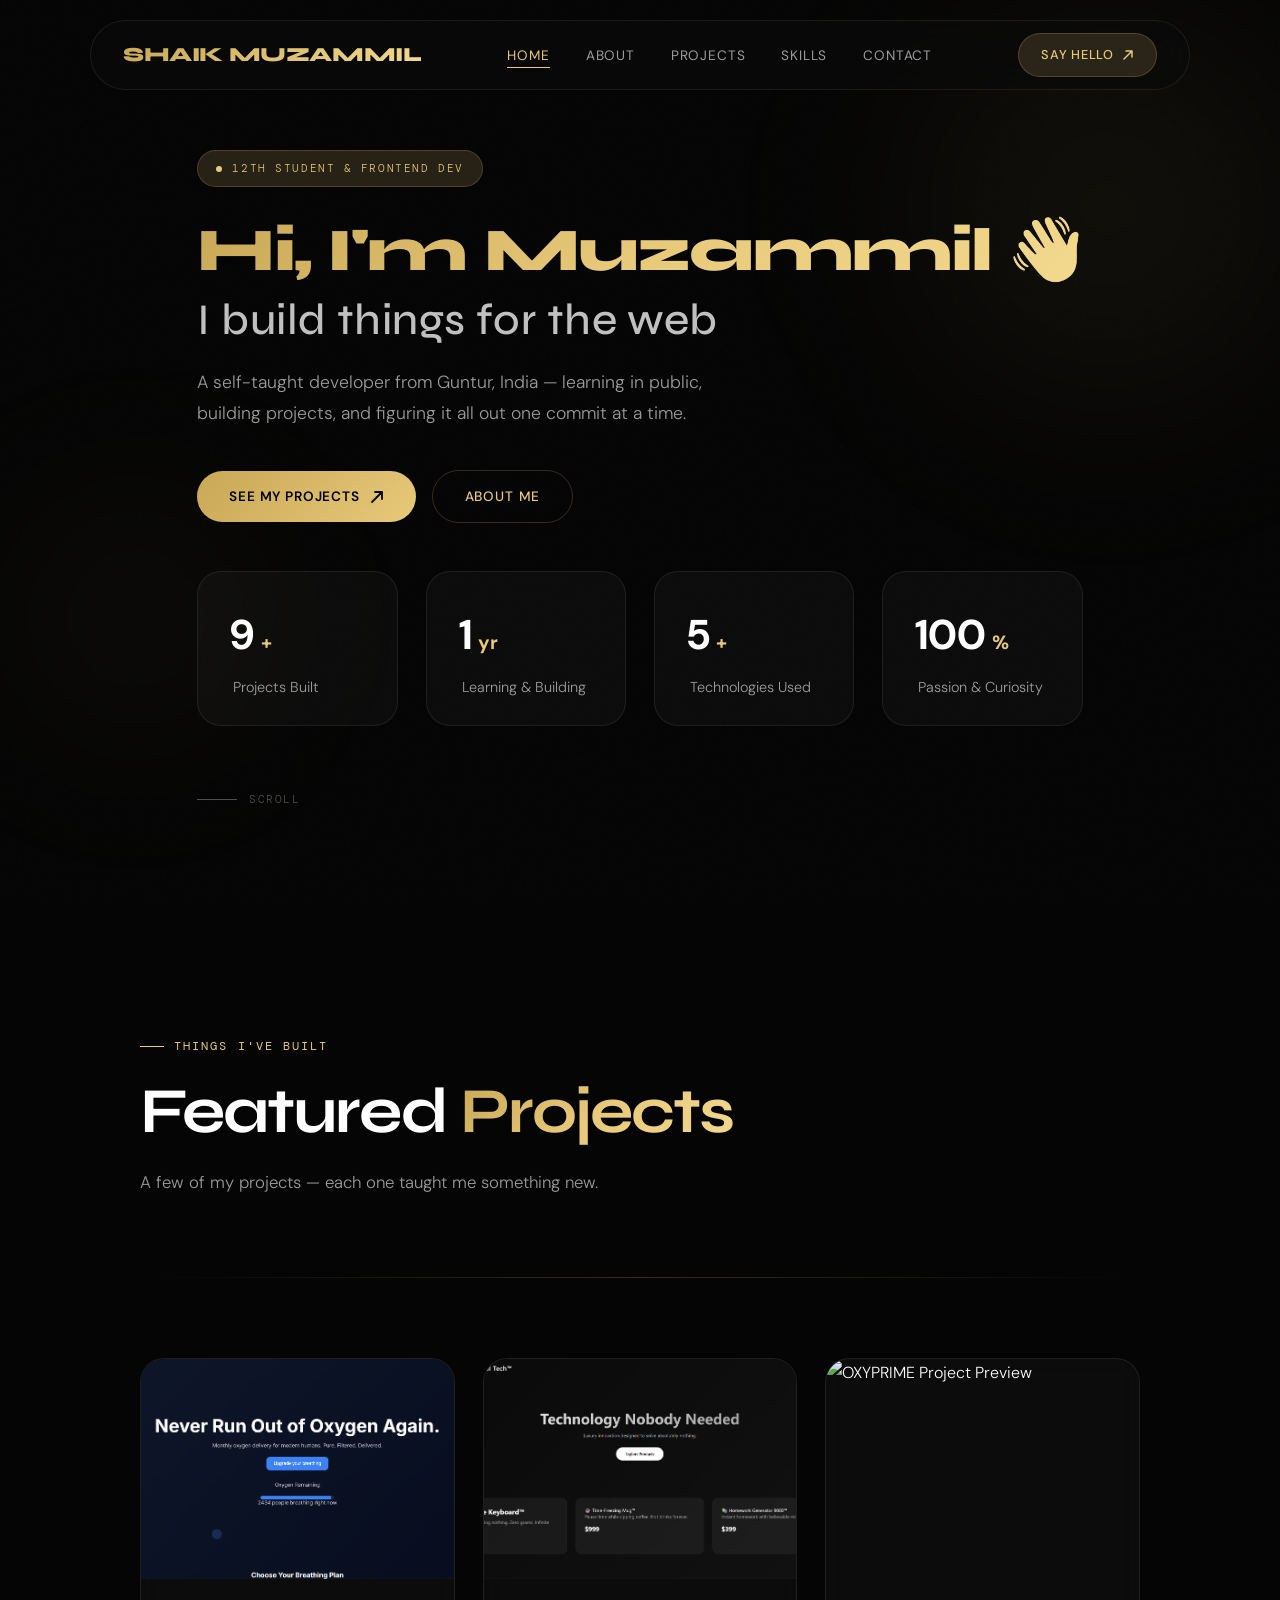
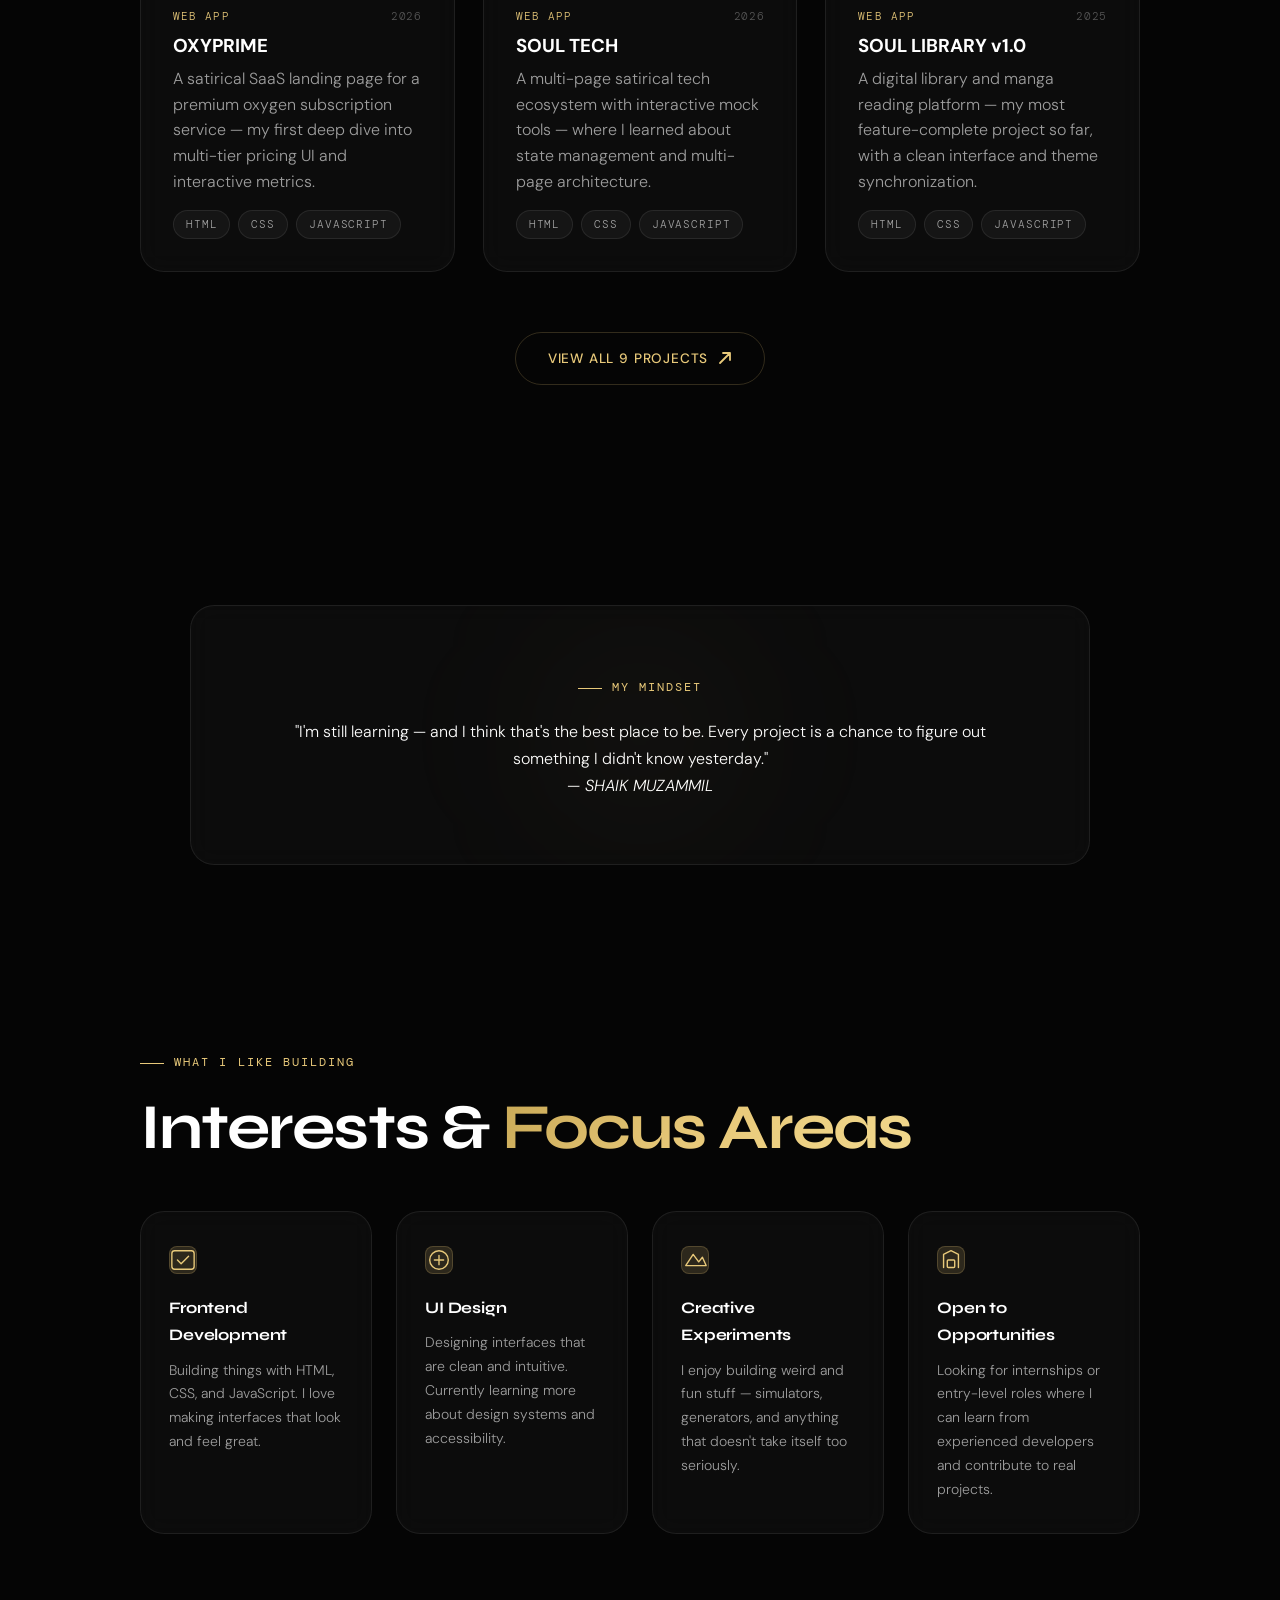
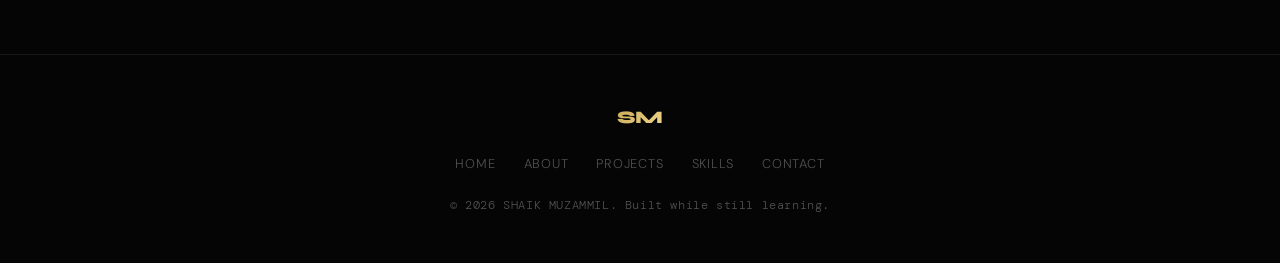
==== index.html @ 3ac833e7 "added all files" ====
<!DOCTYPE html>
<html lang="en">
<head>
  <link rel="icon" type="image/x-icon" href="favicon.png">
  <meta charset="UTF-8" />
  <meta name="viewport" content="width=device-width, initial-scale=1.0" />
  <title>SHAIK MUZAMMIL — Student Developer</title>
  <meta name="description" content="Personal portfolio of SHAIK MUZAMMIL — CS student and frontend developer building cool things on the web." />
  <link rel="stylesheet" href="css/style.css" />
  <link rel="stylesheet" href="css/animations.css" />
  <link rel="stylesheet" href="css/responsive.css" />
</head>
<body>

  <!-- LOADER -->
  <div id="loader">
    <div class="loader-logo">SM</div>
    <div class="loader-bar"></div>
  </div>

  <!-- CUSTOM CURSOR -->
  <div class="cursor"></div>
  <div class="cursor-follower"></div>

  <!-- NAVIGATION -->
  <nav class="nav">
    <a href="index.html" class="nav-logo">SHAIK MUZAMMIL</a>
    <ul class="nav-links">
      <li><a href="index.html" class="active">Home</a></li>
      <li><a href="about.html">About</a></li>
      <li><a href="projects.html">Projects</a></li>
      <li><a href="skills.html">Skills</a></li>
      <li><a href="contact.html">Contact</a></li>
    </ul>
    <a href="contact.html" class="nav-cta">
      <span>Say Hello</span>
      <svg width="12" height="12" viewBox="0 0 12 12" fill="none"><path d="M2 10L10 2M10 2H4M10 2V8" stroke="currentColor" stroke-width="1.5" stroke-linecap="round"/></svg>
    </a>
    <button class="hamburger" aria-label="Menu">
      <span></span><span></span><span></span>
    </button>
  </nav>

  <!-- MOBILE MENU -->
  <div class="mobile-menu">
    <a href="index.html">Home</a>
    <a href="about.html">About</a>
    <a href="projects.html">Projects</a>
    <a href="skills.html">Skills</a>
    <a href="contact.html">Contact</a>
  </div>

  <!-- HERO SECTION -->
  <section class="hero-section">
    <div class="ambient-orb" style="width:600px;height:600px;background:radial-gradient(circle,rgba(232,201,122,0.08),transparent 70%);top:-10%;right:-10%;"></div>
    <div class="ambient-orb" style="width:400px;height:400px;background:radial-gradient(circle,rgba(232,201,122,0.05),transparent 70%);bottom:10%;left:-5%;"></div>

    <div class="container">
      <div class="hero-content">
        <!-- Badge -->
        <div class="hero-badge">
          <span class="badge-dot"></span>
          <span>12th Student &amp; Frontend Dev</span>
        </div>

        <!-- Title -->
        <h1 class="hero-title" style="font-size:clamp(2rem,5vw,3.8rem);letter-spacing:-0.03em;margin-bottom:20px;">
          <span class="text-gold">Hi, I'm Muzammil 👋</span><br/>
          <span style="font-size:0.72em;font-weight:500;opacity:0.75;letter-spacing:0.01em;">I build things for the web</span>
        </h1>

        <!-- Tagline -->
        <p class="hero-tagline">
          A self-taught developer from Guntur, India — learning in public,<br class="br-hide"/>
          building projects, and figuring it all out one commit at a time.
        </p>

        <!-- CTA Buttons -->
        <div class="hero-actions">
          <a href="projects.html" class="btn-primary magnetic">
            <span>See My Projects</span>
            <svg width="14" height="14" viewBox="0 0 14 14" fill="none"><path d="M2 12L12 2M12 2H5M12 2V9" stroke="currentColor" stroke-width="1.8" stroke-linecap="round"/></svg>
          </a>
          <a href="about.html" class="btn-outline magnetic">
            <span>About Me</span>
          </a>
        </div>

        <!-- Stats -->
        <div class="hero-stats">
          <div class="stat-item glass-card">
            <div class="stat-number" data-count="9">
              <span class="stat-value">0</span>
              <span class="stat-suffix">+</span>
            </div>
            <div class="stat-label">Projects Built</div>
          </div>
          <div class="stat-item glass-card">
            <div class="stat-number" data-count="1">
              <span class="stat-value">0</span>
              <span class="stat-suffix">yr</span>
            </div>
            <div class="stat-label">Learning &amp; Building</div>
          </div>
          <div class="stat-item glass-card">
            <div class="stat-number" data-count="5">
              <span class="stat-value">0</span>
              <span class="stat-suffix">+</span>
            </div>
            <div class="stat-label">Technologies Used</div>
          </div>
          <div class="stat-item glass-card">
            <div class="stat-number" data-count="100">
              <span class="stat-value">0</span>
              <span class="stat-suffix">%</span>
            </div>
            <div class="stat-label">Passion &amp; Curiosity</div>
          </div>
        </div>

      </div>

      <!-- Scroll Indicator -->
      <div class="hero-scroll">
        <div class="scroll-line"></div>
        <span>Scroll</span>
      </div>
    </div>
  </section>

  <!-- FEATURED PROJECTS SECTION -->
  <section class="featured-section" style="padding: 120px 0;">
    <div class="container">
      <div class="section-header reveal">
        <div class="section-label">Things I've Built</div>
        <h2 class="section-title">Featured <span class="text-gold">Projects</span></h2>
        <p class="section-subtitle">A few of my projects — each one taught me something new.</p>
      </div>

      <div class="divider"></div>

      <div class="featured-grid">
        <!-- Project 1 -->
        <div class="featured-card glass-card shimmer-card reveal reveal-delay-1">
<div class="project-card-img" style="position:relative;">
  
  <img 
    src="images/oxy.png"
    alt="OXYPRIME Project Preview"
    style="
      width:100%;
      height:220px;
      object-fit:cover;
      border-radius:16px 16px 0 0;
    "
  >

  <div class="project-card-overlay">
              <svg width="60" height="60" viewBox="0 0 60 60" fill="none" opacity="0.3"><rect x="8" y="8" width="44" height="44" rx="8" stroke="#E8C97A" stroke-width="1.5"/><path d="M20 30h20M20 22h12M20 38h16" stroke="#E8C97A" stroke-width="1.5" stroke-linecap="round"/></svg>
            </div>
            <div class="featured-card-overlay">
              <a href="projects.html" class="overlay-link">View Project →</a>
            </div>
          </div>
          <div class="featured-card-body">
            <div class="project-meta">
              <span class="project-category">Web App</span>
              <span class="project-year">2026</span>
            </div>
            <h3 class="project-title">OXYPRIME</h3>
            <p class="project-desc">A satirical SaaS landing page for a premium oxygen subscription service — my first deep dive into multi-tier pricing UI and interactive metrics.</p>
            <div class="tech-tags">
              <span class="tech-tag">HTML</span>
              <span class="tech-tag">CSS</span>
              <span class="tech-tag">JavaScript</span>
            </div>
          </div>
        </div>

        <!-- Project 2 -->
        <div class="featured-card glass-card shimmer-card reveal reveal-delay-2">
<div class="project-card-img" style="position:relative;">
  
  <img 
    src="images/tech.png"
    alt="OXYPRIME Project Preview"
    style="
      width:100%;
      height:220px;
      object-fit:cover;
      border-radius:16px 16px 0 0;
    "
  >

  <div class="project-card-overlay">
              <svg width="60" height="60" viewBox="0 0 60 60" fill="none" opacity="0.3"><circle cx="30" cy="30" r="20" stroke="#E8C97A" stroke-width="1.5"/><path d="M30 10v40M10 30h40" stroke="#E8C97A" stroke-width="1.5"/><circle cx="30" cy="30" r="6" fill="#E8C97A" opacity="0.4"/></svg>
            </div>
            <div class="featured-card-overlay">
              <a href="projects.html" class="overlay-link">View Project →</a>
            </div>
          </div>
          <div class="featured-card-body">
            <div class="project-meta">
              <span class="project-category">Web App</span>
              <span class="project-year">2026</span>
            </div>
            <h3 class="project-title">SOUL TECH</h3>
            <p class="project-desc">A multi-page satirical tech ecosystem with interactive mock tools — where I learned about state management and multi-page architecture.</p>
            <div class="tech-tags">
              <span class="tech-tag">HTML</span>
              <span class="tech-tag">CSS</span>
              <span class="tech-tag">JavaScript</span>
            </div>
          </div>
        </div>

        <!-- Project 3 -->
        <div class="featured-card glass-card shimmer-card reveal reveal-delay-3">
<div class="project-card-img" style="position:relative;">
  
  <img 
    src="images/library v1.png"
    alt="OXYPRIME Project Preview"
    style="
      width:100%;
      height:220px;
      object-fit:cover;
      border-radius:16px 16px 0 0;
    "
  >

  <div class="project-card-overlay">
              <svg width="60" height="60" viewBox="0 0 60 60" fill="none" opacity="0.3"><path d="M10 40L25 20L35 32L42 24L50 40H10Z" stroke="#E8C97A" stroke-width="1.5" stroke-linejoin="round"/><circle cx="42" cy="18" r="5" stroke="#E8C97A" stroke-width="1.5"/></svg>
            </div>
            <div class="featured-card-overlay">
              <a href="projects.html" class="overlay-link">View Project →</a>
            </div>
          </div>
          <div class="featured-card-body">
            <div class="project-meta">
              <span class="project-category">Web App</span>
              <span class="project-year">2025</span>
            </div>
            <h3 class="project-title">SOUL LIBRARY v1.0</h3>
            <p class="project-desc">A digital library and manga reading platform — my most feature-complete project so far, with a clean interface and theme synchronization.</p>
            <div class="tech-tags">
              <span class="tech-tag">HTML</span>
              <span class="tech-tag">CSS</span>
              <span class="tech-tag">JavaScript</span>
            </div>
          </div>
        </div>
      </div>

      <div class="featured-cta reveal" style="text-align:center;margin-top:60px;">
        <a href="projects.html" class="btn-outline">
          <span>View All 9 Projects</span>
          <svg width="14" height="14" viewBox="0 0 14 14" fill="none"><path d="M2 12L12 2M12 2H5M12 2V9" stroke="currentColor" stroke-width="1.8" stroke-linecap="round"/></svg>
        </a>
      </div>
    </div>
  </section>

  <!-- ABOUT STRIP -->
  <section class="philosophy-section" style="padding:100px 0;">
    <div class="container">
      <div class="philosophy-inner glass-card reveal" style="padding:64px;text-align:center;max-width:900px;margin:0 auto;position:relative;overflow:hidden;">
        <div class="ambient-orb" style="width:300px;height:300px;background:radial-gradient(circle,rgba(232,201,122,0.06),transparent 70%);top:50%;left:50%;transform:translate(-50%,-50%);pointer-events:none;"></div>
        <div class="section-label" style="justify-content:center;">My Mindset</div>
        <blockquote class="philosophy-quote">
          "I'm still learning — and I think that's the best place to be. Every project is a chance to figure out something I didn't know yesterday."
        </blockquote>
        <cite class="philosophy-author">— SHAIK MUZAMMIL</cite>
      </div>
    </div>
  </section>

  <!-- WHAT I'M INTO -->
  <section class="services-section" style="padding:80px 0 120px;">
    <div class="container">
      <div class="section-header reveal" style="margin-bottom:48px;">
        <div class="section-label">What I Like Building</div>
        <h2 class="section-title">Interests &amp; <span class="text-gold">Focus Areas</span></h2>
      </div>
      <div class="services-grid">
        <div class="service-card glass-card shimmer-card reveal reveal-delay-1">
          <div class="service-icon">
            <svg width="28" height="28" viewBox="0 0 28 28" fill="none"><rect x="2" y="4" width="24" height="20" rx="3" stroke="currentColor" stroke-width="1.5"/><path d="M8 14l4 4 8-8" stroke="currentColor" stroke-width="1.5" stroke-linecap="round" stroke-linejoin="round"/></svg>
          </div>
          <h3 class="service-title">Frontend Development</h3>
          <p class="service-desc">Building things with HTML, CSS, and JavaScript. I love making interfaces that look and feel great.</p>
        </div>
        <div class="service-card glass-card shimmer-card reveal reveal-delay-2">
          <div class="service-icon">
            <svg width="28" height="28" viewBox="0 0 28 28" fill="none"><circle cx="14" cy="14" r="10" stroke="currentColor" stroke-width="1.5"/><path d="M9 14h10M14 9v10" stroke="currentColor" stroke-width="1.5" stroke-linecap="round"/></svg>
          </div>
          <h3 class="service-title">UI Design</h3>
          <p class="service-desc">Designing interfaces that are clean and intuitive. Currently learning more about design systems and accessibility.</p>
        </div>
        <div class="service-card glass-card shimmer-card reveal reveal-delay-3">
          <div class="service-icon">
            <svg width="28" height="28" viewBox="0 0 28 28" fill="none"><path d="M4 20L12 8l6 8 4-5 4 9H4Z" stroke="currentColor" stroke-width="1.5" stroke-linejoin="round"/></svg>
          </div>
          <h3 class="service-title">Creative Experiments</h3>
          <p class="service-desc">I enjoy building weird and fun stuff — simulators, generators, and anything that doesn't take itself too seriously.</p>
        </div>
        <div class="service-card glass-card shimmer-card reveal reveal-delay-4">
          <div class="service-icon">
            <svg width="28" height="28" viewBox="0 0 28 28" fill="none"><path d="M6 22V8l8-4 8 4v14" stroke="currentColor" stroke-width="1.5" stroke-linecap="round" stroke-linejoin="round"/><rect x="10" y="14" width="8" height="8" rx="1" stroke="currentColor" stroke-width="1.5"/></svg>
          </div>
          <h3 class="service-title">Open to Opportunities</h3>
          <p class="service-desc">Looking for internships or entry-level roles where I can learn from experienced developers and contribute to real projects.</p>
        </div>
      </div>
    </div>
  </section>

  <!-- FOOTER -->
  <footer>
    <div class="container">
      <div class="footer-inner">
        <div class="footer-logo">SM</div>
        <nav class="footer-links">
          <a href="index.html">Home</a>
          <a href="about.html">About</a>
          <a href="projects.html">Projects</a>
          <a href="skills.html">Skills</a>
          <a href="contact.html">Contact</a>
        </nav>
        <p class="footer-copy">© 2026 SHAIK MUZAMMIL. Built while still learning.</p>
      </div>
    </div>
  </footer>

  <!-- BACK TO TOP -->
  <button class="back-to-top" aria-label="Back to top">↑</button>

  <!-- PAGE TRANSITION OVERLAY -->
  <div class="page-transition-overlay"></div>

  <script src="js/main.js"></script>
  <script src="js/navigation.js"></script>
  <script src="js/animations.js"></script>
</body>
</html>
---- css/style.css ----
/* ===== IMPORTS ===== */
@import url('https://fonts.googleapis.com/css2?family=Syne:wght@400;500;600;700;800&family=DM+Sans:ital,opsz,wght@0,9..40,300;0,9..40,400;0,9..40,500;1,9..40,300&family=DM+Mono:wght@300;400;500&display=swap');

/* ===== CSS VARIABLES ===== */
:root {
  --bg-primary: #050505;
  --bg-secondary: #0a0a0a;
  --bg-tertiary: #0f0f0f;
  --gold: #E8C97A;
  --gold-light: #F2D98E;
  --gold-dark: #C8A855;
  --gold-dim: rgba(232, 201, 122, 0.15);
  --gold-glow: rgba(232, 201, 122, 0.4);
  --white: #FFFFFF;
  --white-90: rgba(255,255,255,0.9);
  --white-60: rgba(255,255,255,0.6);
  --white-30: rgba(255,255,255,0.3);
  --white-10: rgba(255,255,255,0.08);
  --white-5: rgba(255,255,255,0.04);
  --glass-bg: rgba(255,255,255,0.03);
  --glass-border: rgba(255,255,255,0.08);
  --glass-border-gold: rgba(232,201,122,0.2);
  --font-display: 'Syne', sans-serif;
  --font-body: 'DM Sans', sans-serif;
  --font-mono: 'DM Mono', monospace;
  --nav-height: 70px;
  --max-width: 1280px;
  --radius-sm: 8px;
  --radius-md: 16px;
  --radius-lg: 24px;
  --radius-xl: 32px;
  --transition: 0.3s cubic-bezier(0.4, 0, 0.2, 1);
  --transition-slow: 0.6s cubic-bezier(0.4, 0, 0.2, 1);
}

/* ===== RESET & BASE ===== */
*, *::before, *::after { margin: 0; padding: 0; box-sizing: border-box; }

html {
  scroll-behavior: smooth;
  font-size: 16px;
  -webkit-font-smoothing: antialiased;
}

body {
  background-color: var(--bg-primary);
  color: var(--white);
  font-family: var(--font-body);
  font-weight: 300;
  line-height: 1.7;
  overflow-x: hidden;
  cursor: none;
}

a { text-decoration: none; color: inherit; }
img { display: block; max-width: 100%; }
button { cursor: none; border: none; background: none; font-family: var(--font-body); }
ul { list-style: none; }

/* ===== CUSTOM CURSOR ===== */
.cursor {
  position: fixed;
  width: 10px;
  height: 10px;
  background: var(--gold);
  border-radius: 50%;
  pointer-events: none;
  z-index: 9999;
  transition: transform 0.1s ease;
  transform: translate(-50%, -50%);
}

.cursor-follower {
  position: fixed;
  width: 36px;
  height: 36px;
  border: 1px solid rgba(232,201,122,0.5);
  border-radius: 50%;
  pointer-events: none;
  z-index: 9998;
  transition: transform 0.15s ease, width 0.3s ease, height 0.3s ease, opacity 0.3s ease;
  transform: translate(-50%, -50%);
}

.cursor-follower.hovering {
  width: 56px;
  height: 56px;
  border-color: var(--gold);
  background: var(--gold-dim);
}

/* ===== NOISE TEXTURE OVERLAY ===== */
body::before {
  content: '';
  position: fixed;
  inset: 0;
  background-image: url("data:image/svg+xml,%3Csvg viewBox='0 0 256 256' xmlns='http://www.w3.org/2000/svg'%3E%3Cfilter id='noise'%3E%3CfeTurbulence type='fractalNoise' baseFrequency='0.9' numOctaves='4' stitchTiles='stitch'/%3E%3C/filter%3E%3Crect width='100%25' height='100%25' filter='url(%23noise)' opacity='0.025'/%3E%3C/svg%3E");
  opacity: 0.4;
  pointer-events: none;
  z-index: 1;
}

/* ===== LOADING SCREEN ===== */
#loader {
  position: fixed;
  inset: 0;
  background: var(--bg-primary);
  z-index: 10000;
  display: flex;
  align-items: center;
  justify-content: center;
  flex-direction: column;
  gap: 32px;
  transition: opacity 0.8s ease, visibility 0.8s ease;
}

#loader.hidden { opacity: 0; visibility: hidden; pointer-events: none; }

.loader-logo {
  font-family: var(--font-display);
  font-size: clamp(2rem, 5vw, 3.5rem);
  font-weight: 800;
  letter-spacing: -0.02em;
  background: linear-gradient(135deg, var(--gold-dark), var(--gold), var(--gold-light));
  -webkit-background-clip: text;
  -webkit-text-fill-color: transparent;
  background-clip: text;
}

.loader-bar {
  width: 200px;
  height: 1px;
  background: var(--white-10);
  position: relative;
  overflow: hidden;
}

.loader-bar::after {
  content: '';
  position: absolute;
  left: -100%;
  top: 0;
  width: 100%;
  height: 100%;
  background: linear-gradient(90deg, transparent, var(--gold), transparent);
  animation: loaderSweep 1.4s ease forwards;
}

@keyframes loaderSweep {
  to { left: 100%; }
}

/* ===== NAVIGATION ===== */
.nav {
  position: fixed;
  top: 20px;
  left: 50%;
  transform: translateX(-50%);
  width: calc(100% - 48px);
  max-width: 1100px;
  height: var(--nav-height);
  display: flex;
  align-items: center;
  justify-content: space-between;
  padding: 0 32px;
  background: rgba(10, 10, 10, 0.7);
  backdrop-filter: blur(24px);
  -webkit-backdrop-filter: blur(24px);
  border: 1px solid var(--glass-border);
  border-radius: 100px;
  z-index: 1000;
  transition: var(--transition);
}

.nav.scrolled {
  background: rgba(5,5,5,0.9);
  border-color: var(--glass-border-gold);
  box-shadow: 0 8px 40px rgba(0,0,0,0.5), 0 0 0 1px rgba(232,201,122,0.05);
}

.nav-logo {
  font-family: var(--font-display);
  font-size: 1.25rem;
  font-weight: 800;
  letter-spacing: -0.02em;
  background: linear-gradient(135deg, var(--gold-dark), var(--gold-light));
  -webkit-background-clip: text;
  -webkit-text-fill-color: transparent;
  background-clip: text;
}

.nav-links {
  display: flex;
  align-items: center;
  gap: 36px;
}

.nav-links a {
  font-size: 0.85rem;
  font-weight: 400;
  color: var(--white-60);
  letter-spacing: 0.06em;
  text-transform: uppercase;
  transition: var(--transition);
  position: relative;
}

.nav-links a::after {
  content: '';
  position: absolute;
  bottom: -4px;
  left: 0;
  width: 0;
  height: 1px;
  background: var(--gold);
  transition: var(--transition);
}

.nav-links a:hover, .nav-links a.active {
  color: var(--gold);
}

.nav-links a:hover::after, .nav-links a.active::after { width: 100%; }

.nav-cta {
  display: flex;
  align-items: center;
  gap: 8px;
  padding: 10px 22px;
  background: var(--gold-dim);
  border: 1px solid var(--glass-border-gold);
  border-radius: 100px;
  font-size: 0.8rem;
  font-weight: 500;
  color: var(--gold) !important;
  letter-spacing: 0.06em;
  text-transform: uppercase;
  transition: var(--transition);
}

.nav-cta:hover {
  background: rgba(232,201,122,0.25) !important;
  box-shadow: 0 0 20px rgba(232,201,122,0.2);
  color: var(--gold) !important;
}

.nav-cta::after { display: none !important; }

.hamburger {
  display: none;
  flex-direction: column;
  gap: 5px;
  cursor: none;
  padding: 4px;
}

.hamburger span {
  display: block;
  width: 22px;
  height: 1.5px;
  background: var(--white-60);
  transition: var(--transition);
}

.hamburger.open span:nth-child(1) { transform: translateY(6.5px) rotate(45deg); }
.hamburger.open span:nth-child(2) { opacity: 0; transform: scaleX(0); }
.hamburger.open span:nth-child(3) { transform: translateY(-6.5px) rotate(-45deg); }

.mobile-menu {
  display: none;
  position: fixed;
  inset: 0;
  background: rgba(5,5,5,0.97);
  backdrop-filter: blur(32px);
  z-index: 999;
  align-items: center;
  justify-content: center;
  flex-direction: column;
  gap: 36px;
}

.mobile-menu.open { display: flex; }

.mobile-menu a {
  font-family: var(--font-display);
  font-size: clamp(2rem, 6vw, 3.5rem);
  font-weight: 700;
  color: var(--white-60);
  letter-spacing: -0.02em;
  transition: var(--transition);
}

.mobile-menu a:hover { color: var(--gold); }

/* ===== SECTION BASE ===== */
section, .page-section { position: relative; z-index: 2; }

.container {
  max-width: var(--max-width);
  margin: 0 auto;
  padding: 0 50px;
}

.section-label {
  display: inline-flex;
  align-items: center;
  gap: 10px;
  font-family: var(--font-mono);
  font-size: 0.72rem;
  font-weight: 400;
  color: var(--gold);
  letter-spacing: 0.18em;
  text-transform: uppercase;
  margin-bottom: 20px;
}

.section-label::before {
  content: '';
  display: block;
  width: 24px;
  height: 1px;
  background: var(--gold);
}

.section-title {
  font-family: var(--font-display);
  font-size: clamp(2.4rem, 5vw, 4rem);
  font-weight: 700;
  line-height: 1.1;
  letter-spacing: -0.03em;
  color: var(--white);
  margin-bottom: 20px;
}

.section-subtitle {
  font-size: 1.05rem;
  color: var(--white-60);
  font-weight: 300;
  max-width: 520px;
  line-height: 1.8;
}

/* ===== GLASS CARD ===== */
.glass-card {
  background: var(--glass-bg);
  border: 1px solid var(--glass-border);
  border-radius: var(--radius-lg);
  backdrop-filter: blur(12px);
  -webkit-backdrop-filter: blur(12px);
  transition: var(--transition);
}

.glass-card:hover {
  border-color: var(--glass-border-gold);
  box-shadow: 0 8px 40px rgba(0,0,0,0.4), 0 0 0 1px rgba(232,201,122,0.05), inset 0 1px 0 rgba(255,255,255,0.05);
}

/* ===== BUTTONS ===== */
.btn-primary {
  display: inline-flex;
  align-items: center;
  gap: 10px;
  padding: 14px 32px;
  background: linear-gradient(135deg, var(--gold-dark), var(--gold));
  border-radius: 100px;
  font-size: 0.85rem;
  font-weight: 600;
  color: #000;
  letter-spacing: 0.06em;
  text-transform: uppercase;
  transition: var(--transition);
  position: relative;
  overflow: hidden;
}

.btn-primary::before {
  content: '';
  position: absolute;
  inset: 0;
  background: linear-gradient(135deg, var(--gold), var(--gold-light));
  opacity: 0;
  transition: var(--transition);
}

.btn-primary:hover { transform: translateY(-2px); box-shadow: 0 12px 32px rgba(232,201,122,0.35); }
.btn-primary:hover::before { opacity: 1; }
.btn-primary span { position: relative; z-index: 1; }

.btn-outline {
  display: inline-flex;
  align-items: center;
  gap: 10px;
  padding: 14px 32px;
  border: 1px solid var(--glass-border-gold);
  border-radius: 100px;
  font-size: 0.85rem;
  font-weight: 500;
  color: var(--gold);
  letter-spacing: 0.06em;
  text-transform: uppercase;
  transition: var(--transition);
  background: transparent;
}

.btn-outline:hover {
  background: var(--gold-dim);
  box-shadow: 0 0 24px rgba(232,201,122,0.15);
  transform: translateY(-2px);
}

/* ===== GOLD TEXT ===== */
.text-gold {
  background: linear-gradient(135deg, var(--gold-dark), var(--gold), var(--gold-light));
  -webkit-background-clip: text;
  -webkit-text-fill-color: transparent;
  background-clip: text;
}

/* ===== DIVIDER ===== */
.divider {
  width: 100%;
  height: 1px;
  background: linear-gradient(90deg, transparent, var(--glass-border-gold), transparent);
  margin: 80px 0;
}

/* ===== PAGE HERO ===== */
.page-hero {
  padding-top: calc(var(--nav-height) + 100px);
  padding-bottom: 80px;
  text-align: center;
}

/* ===== BACK TO TOP ===== */
.back-to-top {
  position: fixed;
  bottom: 36px;
  right: 36px;
  width: 44px;
  height: 44px;
  display: flex;
  align-items: center;
  justify-content: center;
  background: var(--gold-dim);
  border: 1px solid var(--glass-border-gold);
  border-radius: 50%;
  color: var(--gold);
  font-size: 1.2rem;
  z-index: 100;
  opacity: 0;
  visibility: hidden;
  transform: translateY(12px);
  transition: var(--transition);
}

.back-to-top.visible {
  opacity: 1;
  visibility: visible;
  transform: translateY(0);
}

.back-to-top:hover {
  background: rgba(232,201,122,0.2);
  box-shadow: 0 0 24px rgba(232,201,122,0.25);
}

/* ===== FOOTER ===== */
footer {
  position: relative;
  z-index: 2;
  padding: 48px 0;
  border-top: 1px solid var(--glass-border);
  text-align: center;
}

.footer-inner {
  display: flex;
  flex-direction: column;
  align-items: center;
  gap: 20px;
}

.footer-logo {
  font-family: var(--font-display);
  font-size: 1.1rem;
  font-weight: 800;
  letter-spacing: -0.02em;
  background: linear-gradient(135deg, var(--gold-dark), var(--gold-light));
  -webkit-background-clip: text;
  -webkit-text-fill-color: transparent;
  background-clip: text;
}

.footer-links {
  display: flex;
  gap: 28px;
}

.footer-links a {
  font-size: 0.8rem;
  color: var(--white-30);
  letter-spacing: 0.06em;
  text-transform: uppercase;
  transition: var(--transition);
}

.footer-links a:hover { color: var(--gold); }

.footer-copy {
  font-family: var(--font-mono);
  font-size: 0.75rem;
  color: var(--white-30);
  letter-spacing: 0.05em;
}

/* ===== SCROLL REVEAL ===== */
.reveal {
  opacity: 0;
  transform: translateY(32px);
  transition: opacity 0.7s ease, transform 0.7s ease;
}

.reveal.visible {
  opacity: 1;
  transform: translateY(0);
}

.reveal-delay-1 { transition-delay: 0.1s; }
.reveal-delay-2 { transition-delay: 0.2s; }
.reveal-delay-3 { transition-delay: 0.3s; }
.reveal-delay-4 { transition-delay: 0.4s; }
.reveal-delay-5 { transition-delay: 0.5s; }

/* ===== AMBIENT GLOW BG ===== */
.ambient-orb {
  position: absolute;
  border-radius: 50%;
  filter: blur(80px);
  pointer-events: none;
  z-index: 0;
}

.stat-number {
  display: flex;
  justify-content: center;
  align-items: baseline;
  gap: 4px;
}

.stat-value {
  font-size: 2.6rem;
  font-weight: 700;
}

.stat-suffix {
  font-size: 1.2rem;
  color: var(--gold);
}

.hero-stats {
  display: grid;
  grid-template-columns: repeat(4, 1fr);
  gap: 24px;
  margin-top: 40px;
}

.stat-item {
  padding: 28px 32px;   /* bigger breathing room */
  border-radius: var(--radius-lg);

  display: flex;
  flex-direction: column;
  justify-content: center;
  align-items: flex-start; /* left-align text */

  min-height: 110px; /* prevents cramped height */
}

.stat-label {
  margin-top: 6px;
  font-size: 0.9rem;
  color: var(--white-60);

  line-height: 1.4;
  text-align: left;

  padding-left: 3px; /* keeps text away from curve */
}

.stat-number {
  display: flex;
  align-items: baseline;
  justify-content: flex-start; /* align with label */

  gap: 6px;

  font-size: 2.6rem;
  font-weight: 700;
}

.hero-stats {
  display: grid;
  grid-template-columns: repeat(4, 1fr);

  gap: 28px;
  margin-top: 48px;
}

.stat-item:hover {
  border-color: var(--glass-border-gold);

  transform: translateY(-3px);

  box-shadow:
    0 12px 32px rgba(0,0,0,0.4),
    0 0 0 1px rgba(232,201,122,0.08);
}

/* ===== SERVICES GRID ===== */
.services-grid {
  display: grid;
  grid-template-columns: repeat(4, 1fr);
  gap: 24px;
}

.service-card {
  padding: 32px 28px;
  border-radius: var(--radius-lg);
  transition: var(--transition);
}

.service-card:hover {
  transform: translateY(-4px);
  border-color: var(--glass-border-gold);
  box-shadow: 0 16px 40px rgba(0,0,0,0.3), 0 0 0 1px rgba(232,201,122,0.06);
}

.service-icon {
  width: 48px;
  height: 48px;
  display: flex;
  align-items: center;
  justify-content: center;
  background: var(--gold-dim);
  border: 1px solid var(--glass-border-gold);
  border-radius: var(--radius-sm);
  color: var(--gold);
  margin-bottom: 20px;
}

.service-title {
  font-family: var(--font-display);
  font-size: 1rem;
  font-weight: 700;
  letter-spacing: -0.01em;
  color: var(--white);
  margin-bottom: 10px;
}

.service-desc {
  font-size: 0.875rem;
  color: var(--white-60);
  line-height: 1.7;
}

/* ===== ABOUT GRID ===== */
.about-grid {
  display: grid;
  grid-template-columns: 420px 1fr;
  gap: 80px;
  align-items: start;
}

.about-stats {
  display: grid;
  grid-template-columns: repeat(2, 1fr);
  gap: 16px;
  margin-top: 24px;
}

.about-stat-card {
  padding: 20px 24px;
  border-radius: var(--radius-md);
  text-align: center;
}

.about-stat-num {
  font-family: var(--font-display);
  font-size: 2rem;
  font-weight: 800;
  letter-spacing: -0.04em;
  line-height: 1;
  margin-bottom: 6px;
}

.about-stat-label {
  font-family: var(--font-mono);
  font-size: 0.68rem;
  color: var(--white-30);
  letter-spacing: 0.1em;
  text-transform: uppercase;
}

.bio-paragraphs p {
  color: var(--white-60);
  font-size: 1rem;
  line-height: 1.85;
  margin-bottom: 20px;
}

.bio-paragraphs p:last-child { margin-bottom: 0; }

/* ===== VALUES GRID ===== */
.values-grid {
  display: grid;
  grid-template-columns: repeat(3, 1fr);
  gap: 24px;
}

.value-card {
  padding: 40px 36px;
  border-radius: var(--radius-lg);
}

.value-number {
  font-family: var(--font-display);
  font-size: 3rem;
  font-weight: 800;
  letter-spacing: -0.04em;
  line-height: 1;
  margin-bottom: 20px;
  opacity: 0.6;
}

.value-title {
  font-family: var(--font-display);
  font-size: 1.1rem;
  font-weight: 700;
  letter-spacing: -0.02em;
  color: var(--white);
  margin-bottom: 12px;
}

.value-desc {
  font-size: 0.9rem;
  color: var(--white-60);
  line-height: 1.75;
}

/* ===== FEATURED GRID ===== */
.featured-grid {
  display: grid;
  grid-template-columns: repeat(3, 1fr);
  gap: 28px;
}

.featured-card {
  border-radius: var(--radius-lg);
  overflow: hidden;
  transition: var(--transition);
}

.featured-card:hover {
  transform: translateY(-6px);
  box-shadow: 0 24px 60px rgba(0,0,0,0.5), 0 0 0 1px rgba(232,201,122,0.1);
}

.featured-card-overlay {
  position: absolute;
  inset: 0;
  background: linear-gradient(to bottom, transparent 40%, rgba(5,5,5,0.9));
  opacity: 0;
  transition: opacity 0.4s ease;
  display: flex;
  align-items: flex-end;
  padding: 24px 28px;
}

.featured-card:hover .featured-card-overlay { opacity: 1; }

.overlay-link {
  color: var(--gold);
  font-size: 0.9rem;
  font-weight: 500;
  letter-spacing: 0.04em;
  transition: var(--transition);
}

.overlay-link:hover { opacity: 0.8; }

/* ===== PROJECT CARDS ===== */
.projects-grid {
  display: grid;
  grid-template-columns: repeat(3, 1fr);
  gap: 28px;
}

.project-card {
  border-radius: var(--radius-lg);
  overflow: hidden;
}

.project-card-img {
  position: relative;
}

/* ===== FILTER BAR ===== */
.filter-btn {
  padding: 10px 22px;
  border-radius: 100px;
  border: 1px solid var(--glass-border);
  background: transparent;
  color: var(--white-60);
  font-family: var(--font-mono);
  font-size: 0.75rem;
  letter-spacing: 0.1em;
  text-transform: uppercase;
  cursor: none;
}

.filter-btn:hover,
.filter-btn.active {
  background: var(--gold-dim);
  border-color: var(--glass-border-gold);
  color: var(--gold);
}

/* ===== TECH TAGS ===== */
.tech-tags {
  display: flex;
  flex-wrap: wrap;
  gap: 8px;
  margin-top: 14px;
}

.tech-tag {
  padding: 4px 12px;
  background: var(--white-5);
  border: 1px solid var(--glass-border);
  border-radius: 100px;
  font-family: var(--font-mono);
  font-size: 0.68rem;
  color: var(--white-60);
  letter-spacing: 0.08em;
  text-transform: uppercase;
}

/* ===== PROJECT META ===== */
.project-category {
  font-family: var(--font-mono);
  font-size: 0.68rem;
  color: var(--gold);
  letter-spacing: 0.1em;
  text-transform: uppercase;
}

.project-year {
  font-family: var(--font-mono);
  font-size: 0.68rem;
  color: var(--white-30);
  letter-spacing: 0.06em;
}

/* ===== TIMELINE ===== */
.timeline-list {
  position: relative;
  display: flex;
  flex-direction: column;
  gap: 40px;
  padding-left: 32px;
}

.timeline-line {
  position: absolute;
  left: calc(50% - 1px);
  top: 0;
  bottom: 0;
  width: 1px;
  background: linear-gradient(to bottom, transparent, var(--glass-border-gold), transparent);
}

.timeline-dot {
  position: absolute;
  left: -9px;
  top: 32px;
  width: 18px;
  height: 18px;
  border-radius: 50%;
  background: var(--gold-dim);
  border: 2px solid var(--gold);
  z-index: 1;
}

.timeline-content {
  padding: 28px 32px;
  border-radius: var(--radius-lg);
  margin-left: 24px;
}

.timeline-year {
  font-family: var(--font-mono);
  font-size: 0.72rem;
  color: var(--gold);
  letter-spacing: 0.12em;
  margin-bottom: 8px;
}

.timeline-role {
  font-family: var(--font-display);
  font-size: 1.15rem;
  font-weight: 700;
  letter-spacing: -0.02em;
  color: var(--white);
  margin-bottom: 4px;
}

.timeline-company {
  font-size: 0.85rem;
  color: var(--white-30);
  margin-bottom: 14px;
}

.timeline-desc {
  font-size: 0.9rem;
  color: var(--white-60);
  line-height: 1.7;
  margin-bottom: 16px;
}

/* ===== SECTION HEADER ===== */
.section-header { margin-bottom: 60px; }

/* ===== OVERLAY BUTTONS (projects page) ===== */
.overlay-btn {
  padding: 8px 18px;
  background: rgba(232,201,122,0.15);
  border: 1px solid rgba(232,201,122,0.3);
  border-radius: 100px;
  color: var(--gold);
  font-size: 0.78rem;
  font-weight: 500;
  letter-spacing: 0.06em;
  transition: var(--transition);
}

.overlay-btn:hover {
  background: rgba(232,201,122,0.25);
}

.overlay-btn-ghost {
  background: transparent;
  border-color: rgba(255,255,255,0.15);
  color: var(--white-60);
}

.overlay-btn-ghost:hover {
  background: rgba(255,255,255,0.08);
  color: var(--white);
}

/* ===== HERO SECTION ===== */
.hero-section {
  min-height: 100vh;
  display: flex;
  flex-direction: column;
  justify-content: center;
  padding-top: calc(var(--nav-height) + 80px);
  padding-bottom: 100px;
  position: relative;
  overflow: hidden;
}

.hero-content { position: relative; z-index: 2; }

.hero-badge {
  display: inline-flex;
  align-items: center;
  gap: 10px;
  padding: 8px 18px;
  background: var(--gold-dim);
  border: 1px solid var(--glass-border-gold);
  border-radius: 100px;
  font-family: var(--font-mono);
  font-size: 0.7rem;
  color: var(--gold);
  letter-spacing: 0.14em;
  text-transform: uppercase;
  margin-bottom: 32px;
}

.badge-dot {
  width: 6px;
  height: 6px;
  border-radius: 50%;
  background: var(--gold);
  animation: glowPulse 2s ease infinite;
}

.hero-title {
  font-family: var(--font-display);
  font-size: clamp(3.5rem, 8vw, 6.5rem);
  font-weight: 800;
  line-height: 1.05;
  letter-spacing: -0.04em;
  color: var(--white);
  margin-bottom: 28px;
}

.hero-tagline {
  font-size: 1.1rem;
  color: var(--white-60);
  font-weight: 300;
  line-height: 1.8;
  margin-bottom: 40px;
  max-width: 560px;
}

.hero-actions {
  display: flex;
  gap: 16px;
  align-items: center;
  flex-wrap: wrap;
}

.hero-scroll {
  display: flex;
  align-items: center;
  gap: 12px;
  margin-top: 64px;
  font-family: var(--font-mono);
  font-size: 0.68rem;
  color: var(--white-30);
  letter-spacing: 0.14em;
  text-transform: uppercase;
}

.scroll-line {
  width: 40px;
  height: 1px;
  background: var(--white-30);
}

.br-hide { display: inline; }

@media (max-width: 768px) {
  .br-hide { display: none; }
  .services-grid { grid-template-columns: repeat(2, 1fr); }
  .values-grid { grid-template-columns: 1fr; }
  .featured-grid { grid-template-columns: 1fr; }
  .about-grid { grid-template-columns: 1fr; }
}

@media (max-width: 480px) {
  .services-grid { grid-template-columns: 1fr; }
}

/* ===== SERVICES CARD FIX (SAFE VERSION) ===== */

.service-item {
  display: flex;
  align-items: flex-start;
  gap: 20px;

  padding: 28px 32px;

  border-radius: var(--radius-lg);

  position: relative;
}

/* ICON */
.service-item svg,
.service-icon {
  flex-shrink: 0;

  width: 28px;
  height: 28px;

  margin-top: 2px;
}

/* TEXT BLOCK */
.service-item h3 {
  margin-bottom: 6px;

  font-size: 1.05rem;
}

.service-item p {
  line-height: 1.6;

  color: var(--white-60);
}

/* ===== FEATURED PROJECT FIX ===== */

.featured-card-body {
  padding: 28px 32px;
}

.project-meta {
  margin-bottom: 10px;
}

.project-title {
  margin-bottom: 10px;

  line-height: 1.3;
}

.project-desc {
  margin-top: 6px;

  line-height: 1.6;

  color: var(--white-60);
}

/* ===== PROJECT CARD FIX ===== */

.project-card-body {
  padding: 24px 28px 28px;
}

.project-meta {
  display: flex;
  justify-content: space-between;

  margin-bottom: 10px;
}

.project-title {
  margin-bottom: 10px;
}

.project-desc {
  margin-bottom: 16px;

  line-height: 1.6;
}

/* ===== UNIVERSAL GLASS SAFETY ===== */

.glass-card {
  border-radius: var(--radius-lg);
  overflow: hidden;
}

/* ===== FEATURED PROJECT TEXT FIX ===== */

.featured-card-body {
  padding: 28px 32px 32px;
}

.project-meta {
  margin-bottom: 8px;

  display: flex;
  justify-content: space-between;
}

.project-title {
  margin-bottom: 8px;

  line-height: 1.3;
}

.project-desc {
  margin-top: 6px;

  line-height: 1.6;
}

.featured-card-overlay {
  padding: 24px 28px;
}

.overlay-link {
  font-size: 0.9rem;

  letter-spacing: 0.04em;
}
---- css/animations.css ----
/* ===== HERO ENTRANCE ===== */
@keyframes heroFadeUp {
  from { opacity: 0; transform: translateY(40px); }
  to   { opacity: 1; transform: translateY(0); }
}

@keyframes heroFadeIn {
  from { opacity: 0; }
  to   { opacity: 1; }
}

@keyframes glowPulse {
  0%, 100% { opacity: 0.5; transform: scale(1); }
  50%       { opacity: 0.8; transform: scale(1.08); }
}

@keyframes scrollBounce {
  0%, 100% { transform: translateY(0); }
  50%       { transform: translateY(8px); }
}

@keyframes borderGlow {
  0%, 100% { box-shadow: 0 0 0 rgba(232,201,122,0); border-color: rgba(232,201,122,0.15); }
  50%       { box-shadow: 0 0 20px rgba(232,201,122,0.15); border-color: rgba(232,201,122,0.35); }
}

@keyframes shimmer {
  0%   { background-position: -200% center; }
  100% { background-position: 200% center; }
}

@keyframes float {
  0%, 100% { transform: translateY(0px); }
  50%       { transform: translateY(-12px); }
}

@keyframes rotateGlow {
  from { transform: rotate(0deg); }
  to   { transform: rotate(360deg); }
}

@keyframes typewriter {
  from { width: 0; }
  to   { width: 100%; }
}

@keyframes blink {
  0%, 100% { opacity: 1; }
  50%       { opacity: 0; }
}

@keyframes countUp {
  from { opacity: 0; transform: translateY(20px); }
  to   { opacity: 1; transform: translateY(0); }
}

/* ===== HERO CONTENT ===== */
.hero-content > * { animation: heroFadeUp 0.9s ease both; }
.hero-content .hero-badge      { animation-delay: 0.2s; }
.hero-content .hero-title      { animation-delay: 0.4s; }
.hero-content .hero-tagline    { animation-delay: 0.6s; }
.hero-content .hero-actions    { animation-delay: 0.8s; }
.hero-content .hero-stats      { animation-delay: 1.0s; }

.hero-scroll { animation: scrollBounce 2s ease infinite; }

.ambient-orb { animation: glowPulse 6s ease infinite; }
.ambient-orb:nth-child(2) { animation-delay: 3s; }

/* ===== FLOATING ELEMENTS ===== */
.float-element { animation: float 6s ease-in-out infinite; }
.float-element:nth-child(2) { animation-delay: 2s; }
.float-element:nth-child(3) { animation-delay: 4s; }

/* ===== SKILL BAR ===== */
.skill-bar-fill {
  width: 0;
  transition: width 1.2s cubic-bezier(0.4, 0, 0.2, 1);
}

.skill-bar-fill.animate { width: var(--skill-width); }

/* ===== PROJECT CARD ===== */
.project-card {
  transition: transform 0.4s cubic-bezier(0.4, 0, 0.2, 1),
              box-shadow 0.4s ease,
              border-color 0.4s ease;
}

.project-card:hover {
  transform: translateY(-8px);
  box-shadow: 0 24px 60px rgba(0,0,0,0.5), 0 0 0 1px rgba(232,201,122,0.1);
}

.project-card-img {
  overflow: hidden;
  border-radius: var(--radius-md) var(--radius-md) 0 0;
}

.project-card-img img {
  transition: transform 0.6s cubic-bezier(0.4, 0, 0.2, 1);
}

.project-card:hover .project-card-img img { transform: scale(1.06); }

.project-card-overlay {
  position: absolute;
  inset: 0;
  background: linear-gradient(to bottom, transparent 40%, rgba(5,5,5,0.95));
  opacity: 0;
  transition: opacity 0.4s ease;
  border-radius: var(--radius-md) var(--radius-md) 0 0;
  display: flex;
  align-items: flex-end;
  padding: 24px;
}

.project-card:hover .project-card-overlay { opacity: 1; }

/* ===== TIMELINE ===== */
.timeline-item {
  opacity: 0;
  transform: translateX(-20px);
  transition: opacity 0.6s ease, transform 0.6s ease;
}

.timeline-item.visible {
  opacity: 1;
  transform: translateX(0);
}

/* ===== CONTACT FORM ===== */
.form-group input,
.form-group textarea {
  transition: border-color 0.3s ease, box-shadow 0.3s ease, background 0.3s ease;
}

.form-group input:focus,
.form-group textarea:focus {
  border-color: rgba(232,201,122,0.5);
  box-shadow: 0 0 0 3px rgba(232,201,122,0.08), 0 0 20px rgba(232,201,122,0.06);
  background: rgba(232,201,122,0.03);
  outline: none;
}

/* ===== SUBMIT BUTTON PULSE ===== */
.btn-submit:not(:disabled)::after {
  content: '';
  position: absolute;
  inset: -2px;
  border-radius: inherit;
  background: linear-gradient(135deg, var(--gold-dark), var(--gold), var(--gold-light));
  z-index: -1;
  opacity: 0;
  transition: opacity 0.3s ease;
}

.btn-submit:not(:disabled):hover::after { opacity: 0.5; filter: blur(8px); }

/* ===== CARD SHIMMER EFFECT ===== */
.shimmer-card {
  position: relative;
  overflow: hidden;
}

.shimmer-card::before {
  content: '';
  position: absolute;
  top: 0;
  left: -100%;
  width: 60%;
  height: 100%;
  background: linear-gradient(90deg, transparent, rgba(232,201,122,0.05), transparent);
  transform: skewX(-15deg);
  transition: left 0.6s ease;
  pointer-events: none;
  z-index: 1;
}

.shimmer-card:hover::before { left: 160%; }

/* ===== NAV ENTRANCE ===== */
.nav { animation: heroFadeIn 0.6s ease 1.6s both; }

/* ===== TAG HOVER ===== */
.tech-tag {
  transition: background 0.2s ease, border-color 0.2s ease, color 0.2s ease;
}

.tech-tag:hover {
  background: rgba(232,201,122,0.15);
  border-color: rgba(232,201,122,0.4);
  color: var(--gold-light);
}

/* ===== STAT COUNTER ===== */
.stat-number { animation: countUp 0.6s ease both; }

/* ===== GLOW LINE ===== */
.glow-line {
  position: relative;
}

.glow-line::after {
  content: '';
  position: absolute;
  bottom: -2px;
  left: 0;
  width: 100%;
  height: 2px;
  background: linear-gradient(90deg, var(--gold-dark), var(--gold), transparent);
  filter: blur(1px);
}

/* ===== PAGE TRANSITION ===== */
.page-transition-overlay {
  position: fixed;
  inset: 0;
  background: var(--bg-primary);
  z-index: 9990;
  pointer-events: none;
  opacity: 0;
  transition: opacity 0.4s ease;
}

.page-transition-overlay.active { opacity: 1; pointer-events: all; }

/* ===== FILTER BUTTON ===== */
.filter-btn {
  transition: background 0.25s ease, border-color 0.25s ease, color 0.25s ease, transform 0.25s ease;
}

.filter-btn:hover { transform: translateY(-2px); }
.filter-btn.active { transform: translateY(-2px); }

/* ===== SOCIAL LINK ===== */
.social-link {
  transition: transform 0.3s ease, border-color 0.3s ease, color 0.3s ease, box-shadow 0.3s ease;
}

.social-link:hover {
  transform: translateY(-4px);
  border-color: rgba(232,201,122,0.4);
  color: var(--gold);
  box-shadow: 0 8px 24px rgba(232,201,122,0.1);
}

/* ===== SKILL CARD HOVER ===== */
.skill-card {
  transition: transform 0.35s ease, border-color 0.35s ease, box-shadow 0.35s ease;
}

.skill-card:hover {
  transform: translateY(-6px);
  border-color: rgba(232,201,122,0.2);
  box-shadow: 0 16px 40px rgba(0,0,0,0.3), 0 0 0 1px rgba(232,201,122,0.06);
}
---- css/responsive.css ----
/* ===== RESPONSIVE STYLES ===== */

/* Large Desktop */
@media (max-width: 1400px) {
  :root { --max-width: 1100px; }
}

/* Desktop */
@media (max-width: 1200px) {
  .container { padding: 0 32px; }
  .hero-title { font-size: clamp(3rem, 7vw, 5.5rem); }
}

/* Tablet */
@media (max-width: 1024px) {
  .nav-links { gap: 24px; }
  .nav-cta { display: none; }

  .hero-stats { gap: 32px; }

  .about-grid { grid-template-columns: 1fr; }
  .about-visual { order: -1; }

  .projects-grid { grid-template-columns: repeat(2, 1fr); }
  .skills-grid { grid-template-columns: repeat(2, 1fr); }
  .skills-categories { grid-template-columns: repeat(2, 1fr); }
}

/* Tablet Small */
@media (max-width: 768px) {
  :root { --nav-height: 64px; }

  .nav {
    top: 12px;
    width: calc(100% - 24px);
    padding: 0 20px;
  }

  .nav-links { display: none; }
  .hamburger { display: flex; }

  .hero-section { padding-top: 140px; min-height: auto; padding-bottom: 80px; }
  .hero-title { font-size: clamp(2.6rem, 10vw, 5rem); }
  .hero-actions { flex-direction: column; align-items: flex-start; }

  .hero-stats {
    grid-template-columns: repeat(2, 1fr);
    gap: 16px;
  }

  .featured-grid { grid-template-columns: 1fr; }
  .projects-grid { grid-template-columns: 1fr; }
  .skills-grid { grid-template-columns: 1fr; }
  .skills-categories { grid-template-columns: 1fr; }

  .timeline-line { display: none; }
  .timeline-list { padding-left: 0; }

  .contact-grid { grid-template-columns: 1fr; }
  .contact-info { order: -1; }

  .section-title { font-size: clamp(2rem, 8vw, 3rem); }

  .container { padding: 0 20px; }

  .divider { margin: 60px 0; }

  .page-hero { padding-top: calc(var(--nav-height) + 60px); padding-bottom: 48px; }
}

/* Mobile */
@media (max-width: 480px) {
  .hero-title { font-size: clamp(2.2rem, 11vw, 4rem); }
  .hero-stats { grid-template-columns: 1fr 1fr; }
  .stat-item { padding: 16px; }

  .filter-bar { flex-wrap: wrap; gap: 8px; }
  .filter-btn { font-size: 0.75rem; padding: 8px 16px; }

  .footer-links { flex-wrap: wrap; justify-content: center; gap: 16px; }

  .back-to-top { bottom: 20px; right: 20px; }

  .tech-tags { flex-wrap: wrap; }

  .about-stats { grid-template-columns: 1fr 1fr; }
}

/* Ultra wide */
@media (min-width: 1600px) {
  .hero-title { font-size: 7rem; }
}
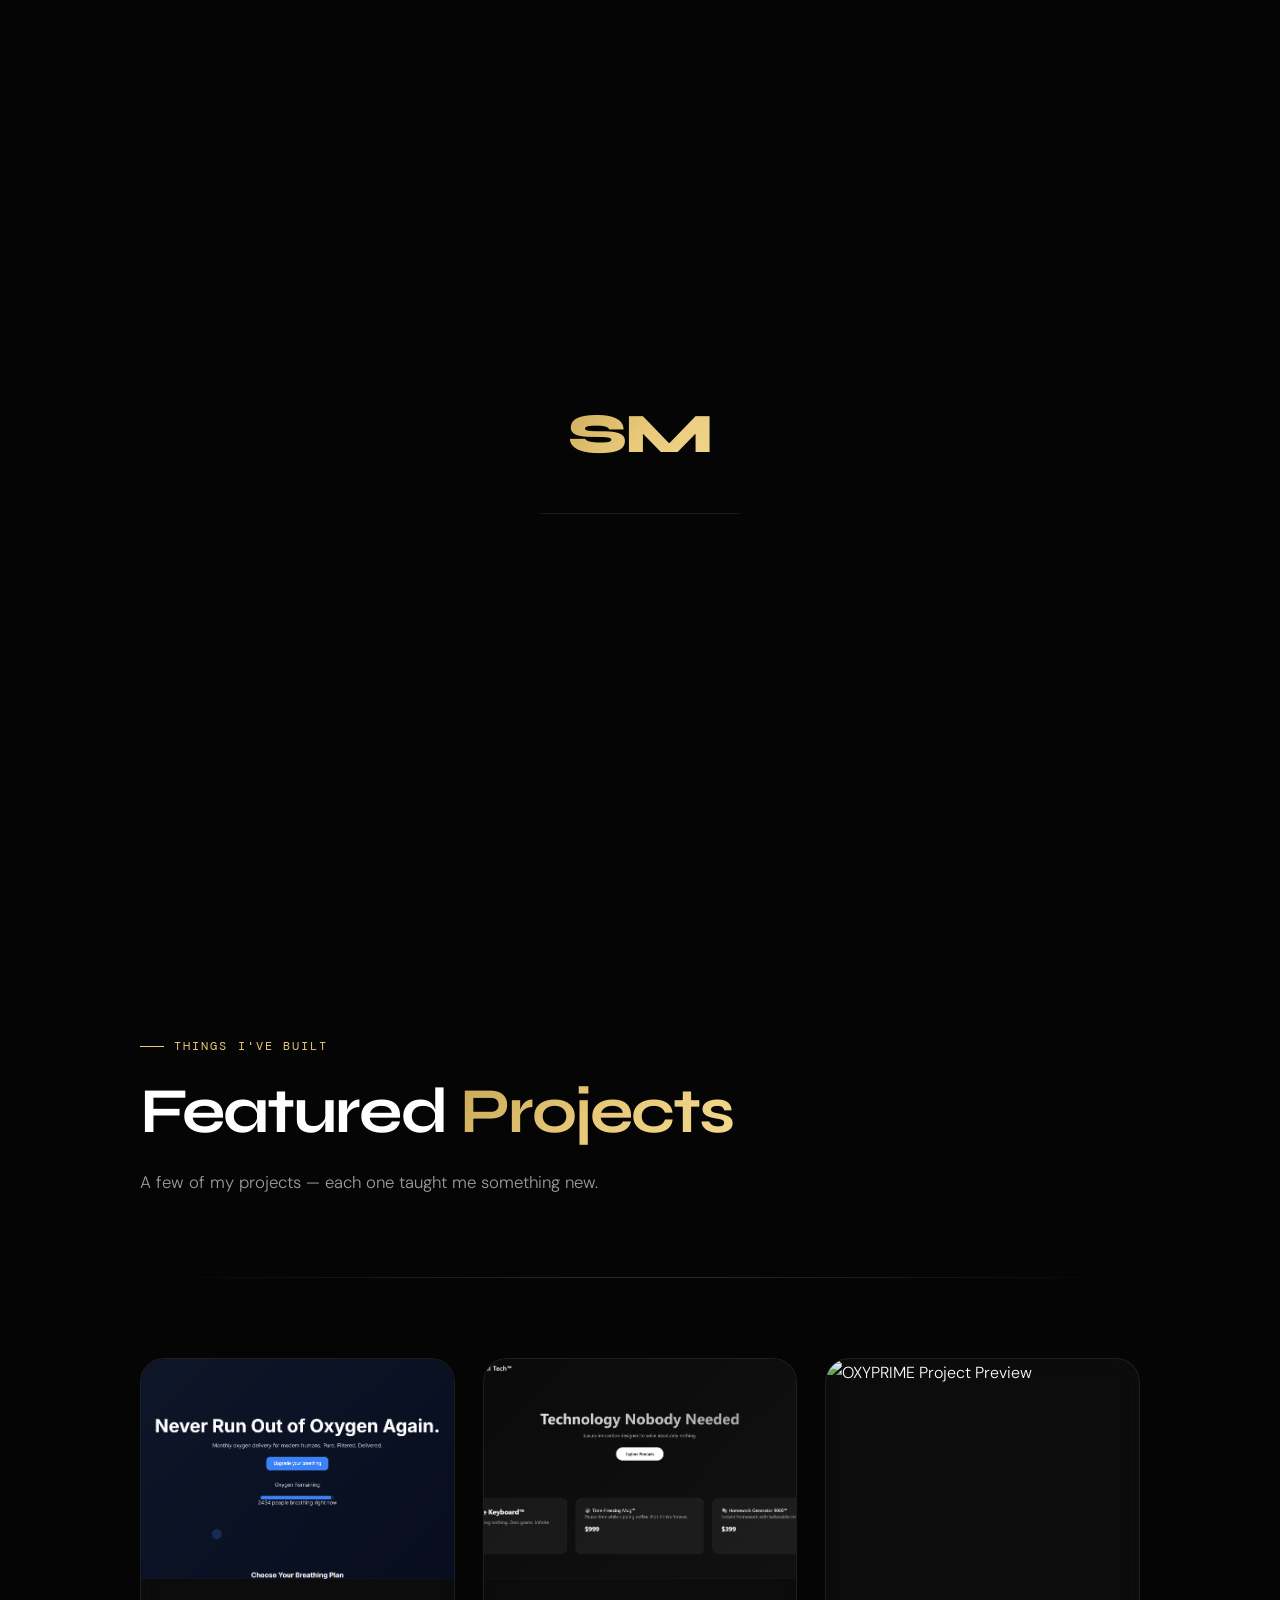
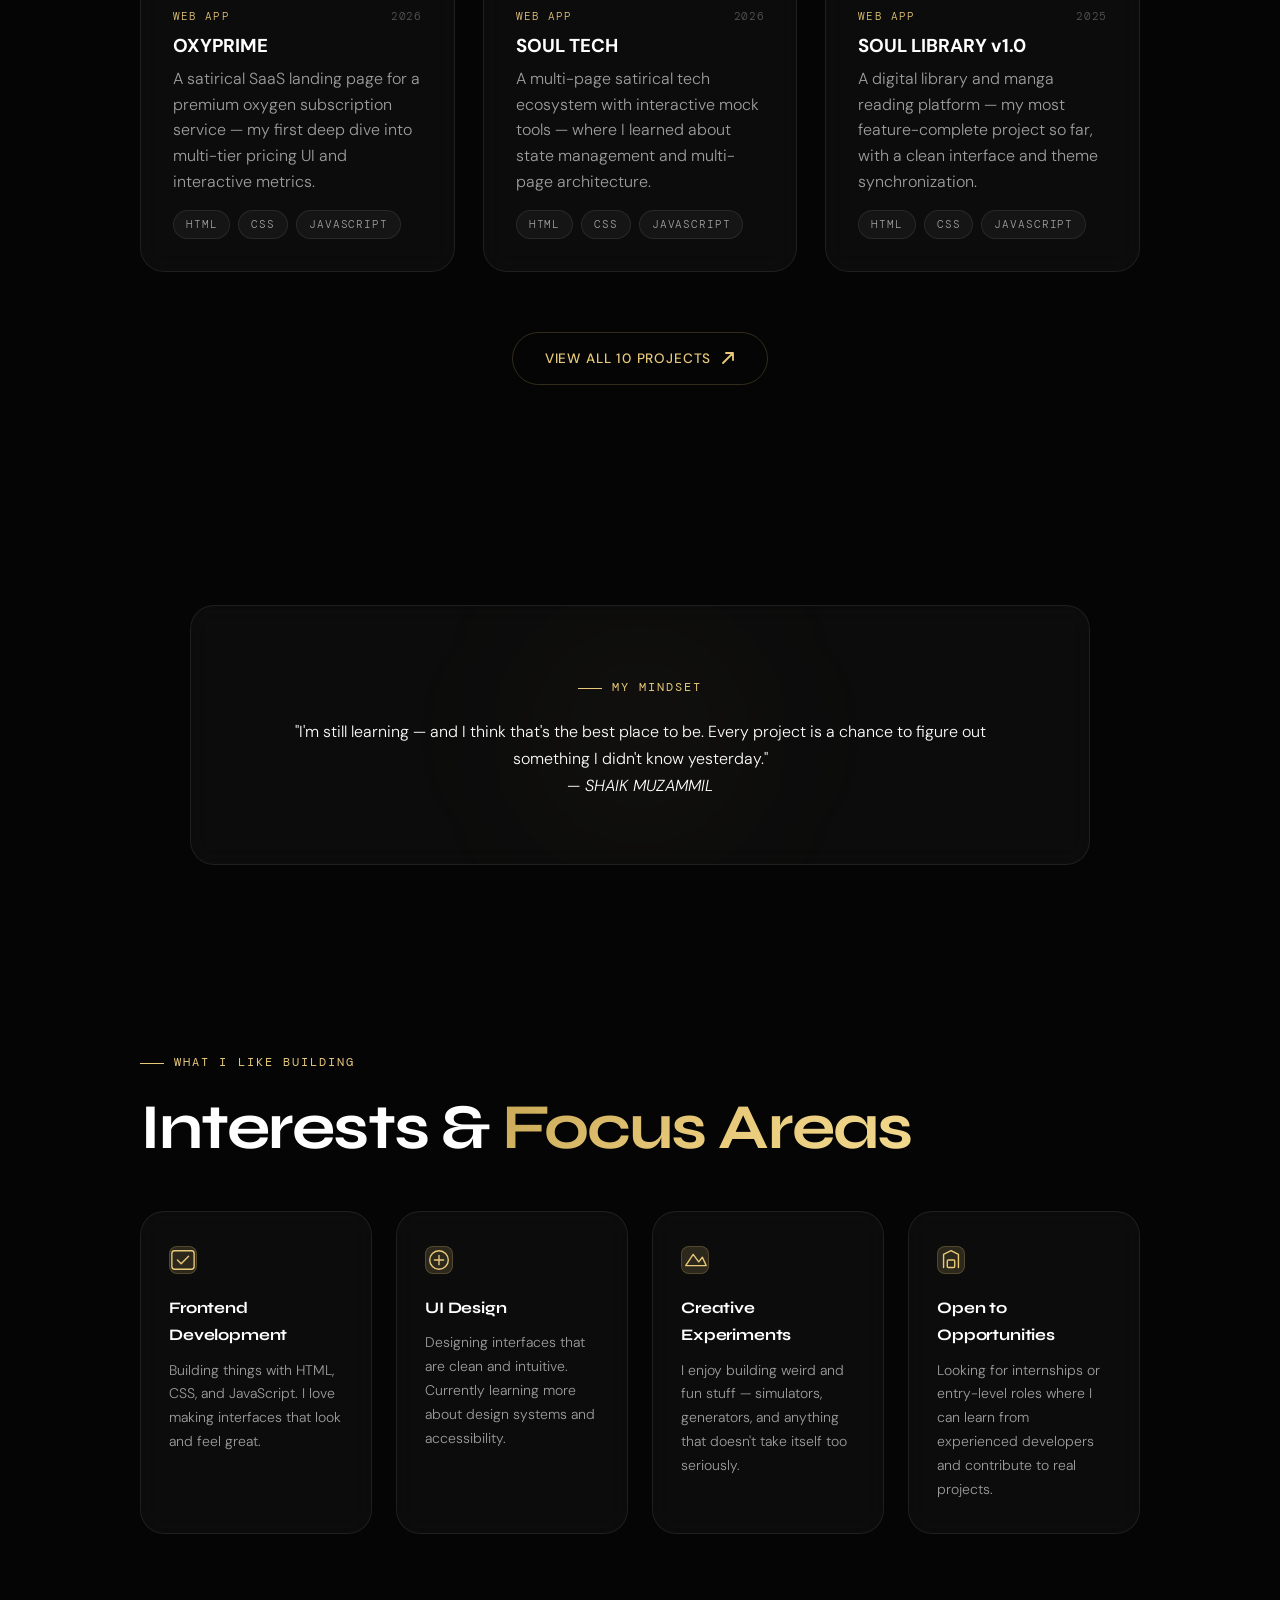
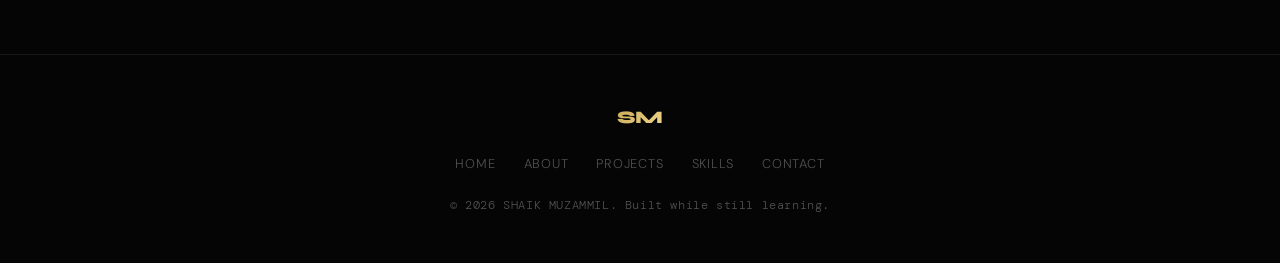
==== commit fcdf7133: "changes done" ====
--- a/index.html
+++ b/index.html
@@ -89,7 +89,7 @@
         <!-- Stats -->
         <div class="hero-stats">
           <div class="stat-item glass-card">
-            <div class="stat-number" data-count="9">
+            <div class="stat-number" data-count="10">
               <span class="stat-value">0</span>
               <span class="stat-suffix">+</span>
             </div>
@@ -254,7 +254,7 @@
 
       <div class="featured-cta reveal" style="text-align:center;margin-top:60px;">
         <a href="projects.html" class="btn-outline">
-          <span>View All 9 Projects</span>
+          <span>View All 10 Projects</span>
           <svg width="14" height="14" viewBox="0 0 14 14" fill="none"><path d="M2 12L12 2M12 2H5M12 2V9" stroke="currentColor" stroke-width="1.8" stroke-linecap="round"/></svg>
         </a>
       </div>
